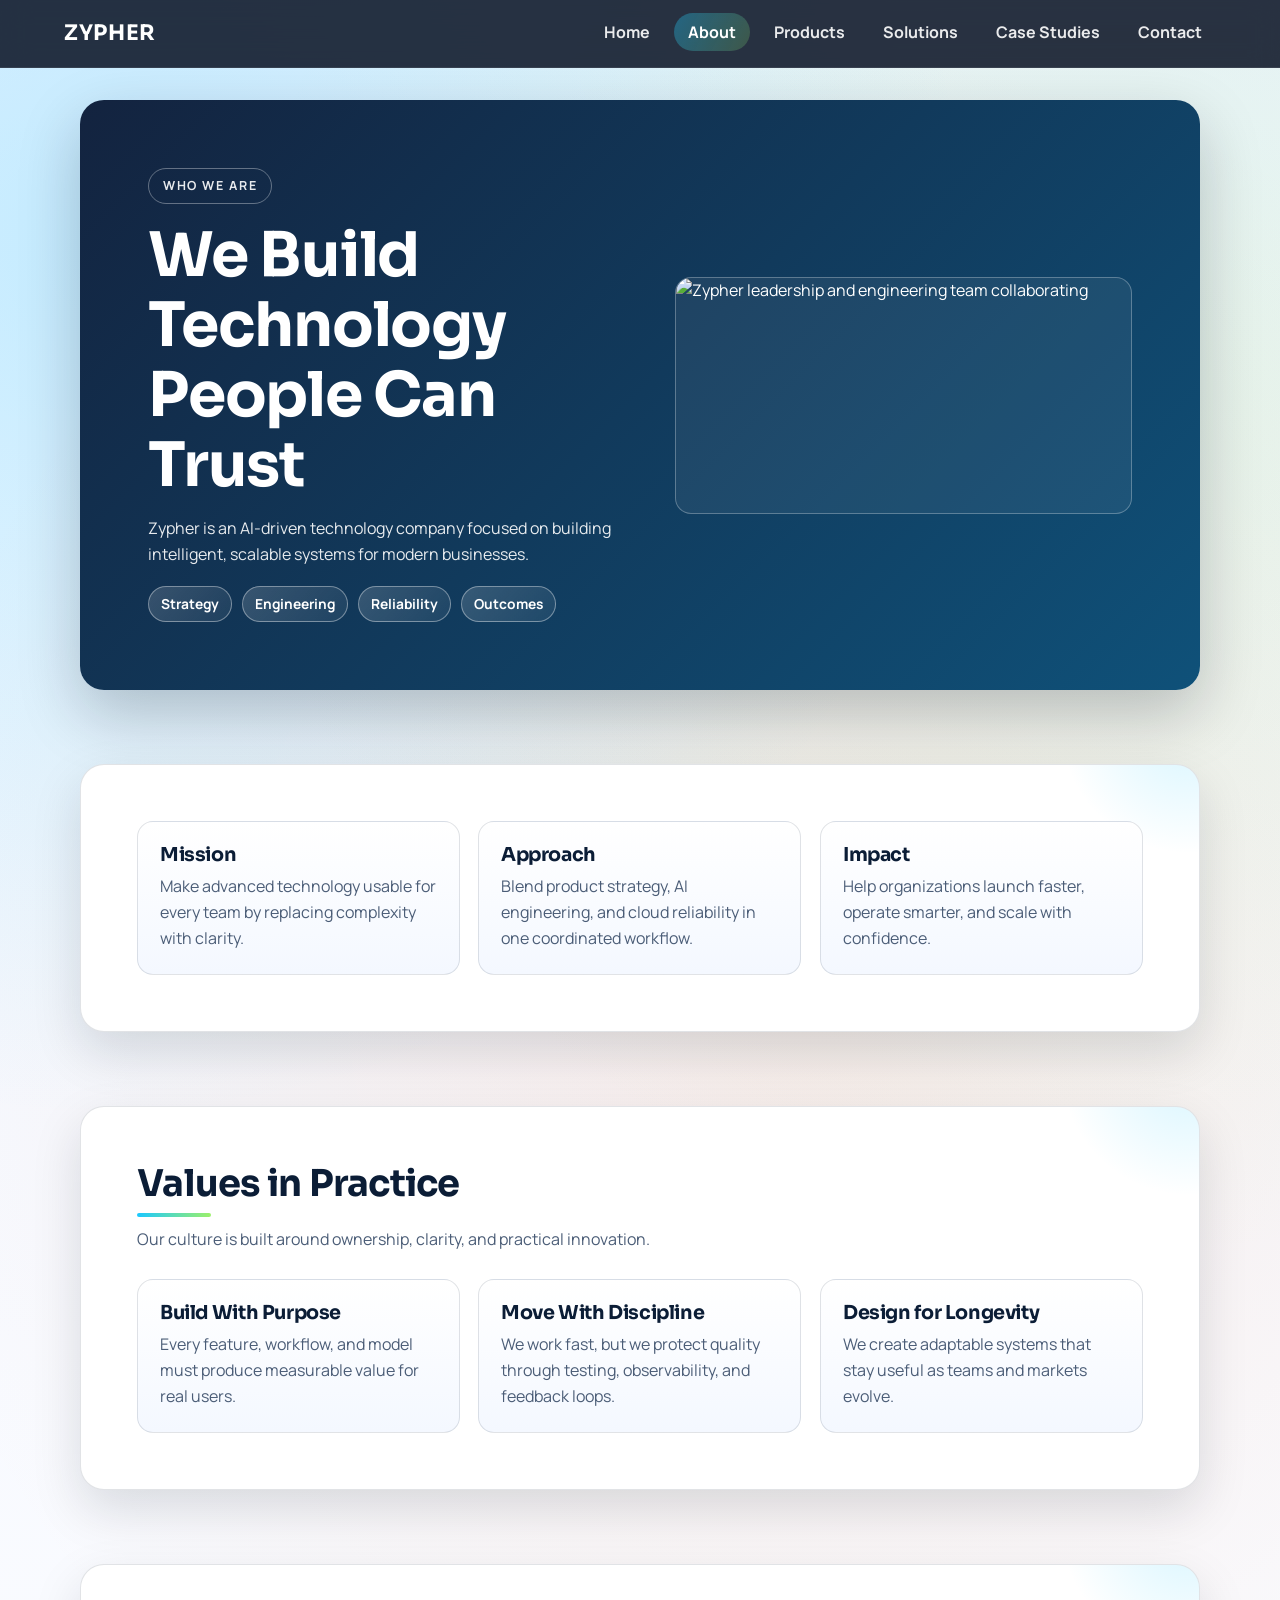
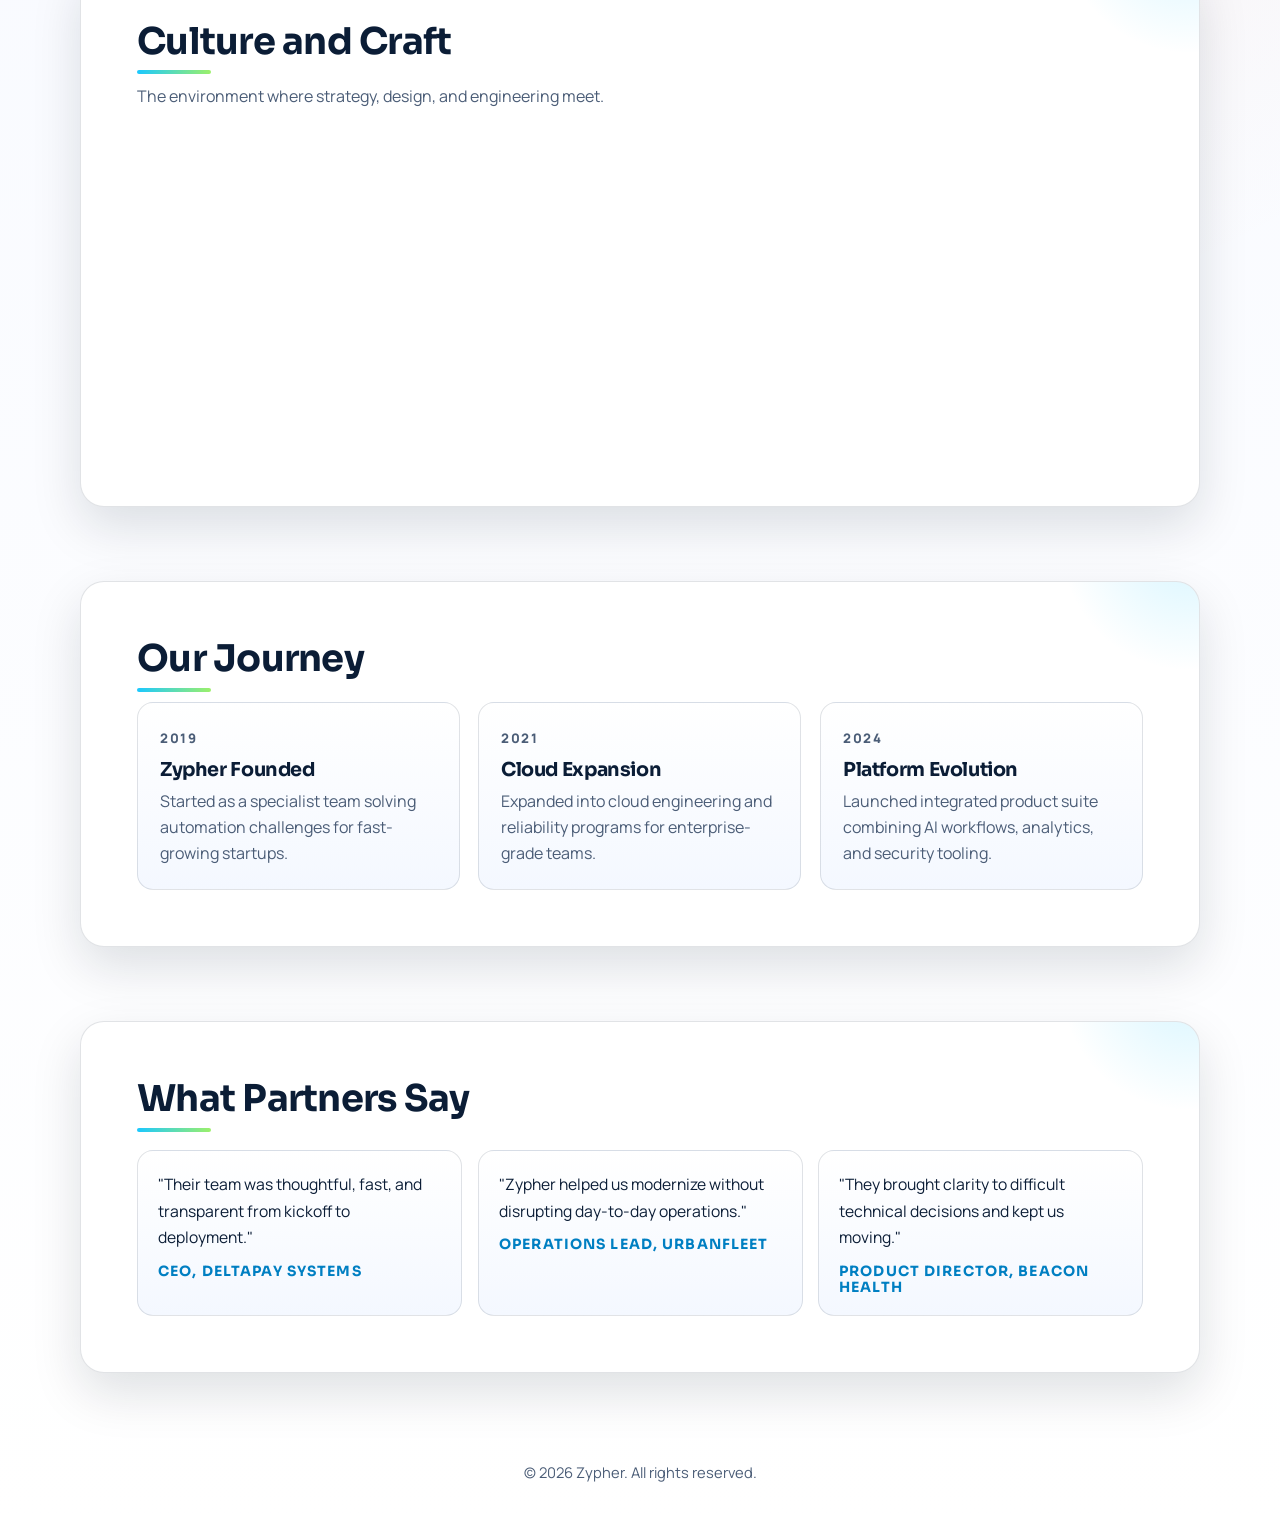
==== about.html @ e1f2d76b "initial website upload" ====
<!DOCTYPE html>
<html lang="en">
<head>
    <meta charset="UTF-8">
    <meta name="viewport" content="width=device-width, initial-scale=1.0">
    <title>Zypher | About</title>
    <script>document.documentElement.classList.add('js', 'loading');window.setTimeout(function(){document.documentElement.classList.remove('loading');document.documentElement.classList.add('page-ready');}, 2500);</script>
    <link href="https://fonts.googleapis.com/css2?family=Manrope:wght@400;500;700;800&family=Sora:wght@400;600;700;800&family=Space+Grotesk:wght@500;700&display=swap" rel="stylesheet">
    <link rel="stylesheet" href="style.css">
</head>
<body>
    <div class="scroll-progress" id="scrollProgress" aria-hidden="true"></div>

    <nav class="site-nav" id="site-nav" aria-label="Main navigation">
        <a class="logo" href="index.html">Zypher</a>
        <button class="nav-toggle" type="button" aria-controls="primary-nav" aria-expanded="false" aria-label="Toggle navigation">Menu</button>
        <ul class="nav-links" id="primary-nav">
            <li><a href="index.html">Home</a></li>
            <li><a href="about.html">About</a></li>
            <li><a href="products.html">Products</a></li>
            <li><a href="solutions.html">Solutions</a></li>
            <li><a href="case-studies.html">Case Studies</a></li>
            <li><a href="contact.html">Contact</a></li>
        </ul>
    </nav>

    <main class="page-main" id="top">
        <section class="page-banner about-banner hidden">
            <div class="banner-layout">
                <div class="banner-copy">
                    <p class="eyebrow">Who We Are</p>
                    <h1>We Build Technology People Can Trust</h1>
                    <p>Zypher is an AI-driven technology company focused on building intelligent, scalable systems for modern businesses.</p>
                    <div class="banner-chips" aria-label="What we focus on">
                        <span>Strategy</span>
                        <span>Engineering</span>
                        <span>Reliability</span>
                        <span>Outcomes</span>
                    </div>
                </div>
                <figure class="banner-media hidden interactive-card">
                    <img src="https://images.unsplash.com/photo-1522071820081-009f0129c71c?auto=format&fit=crop&w=1200&q=80" alt="Zypher leadership and engineering team collaborating" loading="lazy">
                </figure>
            </div>
        </section>

        <section class="about-grid hidden">
            <article class="about-card hidden interactive-card">
                <h3>Mission</h3>
                <p>Make advanced technology usable for every team by replacing complexity with clarity.</p>
            </article>
            <article class="about-card hidden interactive-card">
                <h3>Approach</h3>
                <p>Blend product strategy, AI engineering, and cloud reliability in one coordinated workflow.</p>
            </article>
            <article class="about-card hidden interactive-card">
                <h3>Impact</h3>
                <p>Help organizations launch faster, operate smarter, and scale with confidence.</p>
            </article>
        </section>

        <section class="values-section hidden">
            <h2>Values in Practice</h2>
            <p class="section-intro">Our culture is built around ownership, clarity, and practical innovation.</p>
            <div class="values-grid">
                <article class="value-card hidden interactive-card">
                    <h3>Build With Purpose</h3>
                    <p>Every feature, workflow, and model must produce measurable value for real users.</p>
                </article>
                <article class="value-card hidden interactive-card">
                    <h3>Move With Discipline</h3>
                    <p>We work fast, but we protect quality through testing, observability, and feedback loops.</p>
                </article>
                <article class="value-card hidden interactive-card">
                    <h3>Design for Longevity</h3>
                    <p>We create adaptable systems that stay useful as teams and markets evolve.</p>
                </article>
            </div>
        </section>

        <section class="media-showcase hidden">
            <h2>Culture and Craft</h2>
            <p class="section-intro">The environment where strategy, design, and engineering meet.</p>
            <div class="section-media-grid">
                <article class="media-card hidden interactive-card">
                    <img src="https://images.unsplash.com/photo-1517048676732-d65bc937f952?auto=format&fit=crop&w=1200&q=80" alt="Workshop session with team brainstorming ideas" loading="lazy">
                    <div class="media-card-content">
                        <h3>Collaborative Workshops</h3>
                        <p>We co-create roadmaps with client teams to align vision and execution.</p>
                    </div>
                </article>
                <article class="media-card hidden interactive-card">
                    <img src="https://images.unsplash.com/photo-1553877522-43269d4ea984?auto=format&fit=crop&w=1200&q=80" alt="Engineer focused on code and infrastructure tasks" loading="lazy">
                    <div class="media-card-content">
                        <h3>Focused Engineering</h3>
                        <p>Specialist squads own delivery quality from architecture through launch.</p>
                    </div>
                </article>
                <article class="media-card hidden interactive-card">
                    <img src="https://images.unsplash.com/photo-1521737604893-d14cc237f11d?auto=format&fit=crop&w=1200&q=80" alt="Client and Zypher teams reviewing project milestones" loading="lazy">
                    <div class="media-card-content">
                        <h3>Client Partnerships</h3>
                        <p>Long-term collaboration keeps our solutions aligned with evolving goals.</p>
                    </div>
                </article>
            </div>
        </section>

        <section class="timeline-section hidden">
            <h2>Our Journey</h2>
            <div class="timeline">
                <article class="timeline-item hidden interactive-card">
                    <p class="timeline-year">2019</p>
                    <h3>Zypher Founded</h3>
                    <p>Started as a specialist team solving automation challenges for fast-growing startups.</p>
                </article>
                <article class="timeline-item hidden interactive-card">
                    <p class="timeline-year">2021</p>
                    <h3>Cloud Expansion</h3>
                    <p>Expanded into cloud engineering and reliability programs for enterprise-grade teams.</p>
                </article>
                <article class="timeline-item hidden interactive-card">
                    <p class="timeline-year">2024</p>
                    <h3>Platform Evolution</h3>
                    <p>Launched integrated product suite combining AI workflows, analytics, and security tooling.</p>
                </article>
            </div>
        </section>

        <section class="quote-strip hidden">
            <h2>What Partners Say</h2>
            <div class="quotes-grid">
                <article class="mini-quote hidden interactive-card">
                    <p>"Their team was thoughtful, fast, and transparent from kickoff to deployment."</p>
                    <h3>CEO, DeltaPay Systems</h3>
                </article>
                <article class="mini-quote hidden interactive-card">
                    <p>"Zypher helped us modernize without disrupting day-to-day operations."</p>
                    <h3>Operations Lead, UrbanFleet</h3>
                </article>
                <article class="mini-quote hidden interactive-card">
                    <p>"They brought clarity to difficult technical decisions and kept us moving."</p>
                    <h3>Product Director, Beacon Health</h3>
                </article>
            </div>
        </section>
    </main>

    <footer>
        <p>&copy; <span class="year"></span> Zypher. All rights reserved.</p>
    </footer>

    <button id="backToTop" class="back-to-top" type="button" aria-label="Back to top">Top</button>

    <script src="script.js"></script>
</body>
</html>
---- style.css ----
﻿:root {
    --bg-0: #041022;
    --bg-1: #0f2a4d;
    --bg-2: #eaf1ff;
    --surface: #ffffff;
    --surface-soft: #f4f8ff;
    --surface-strong: #e4ecff;
    --text-main: #0b1d36;
    --text-soft: #4b5d77;
    --accent: #1bc8ff;
    --accent-strong: #007fc2;
    --accent-warm: #ff8440;
    --accent-neon: #9cf06a;
    --accent-ink: #031124;
    --border-soft: rgba(12, 29, 52, 0.12);
    --border-strong: rgba(12, 29, 52, 0.24);
    --shadow-soft: 0 20px 50px rgba(9, 20, 39, 0.13);
    --shadow-strong: 0 24px 62px rgba(5, 15, 30, 0.22);
    --reveal-distance: 24px;
}

* {
    margin: 0;
    padding: 0;
    box-sizing: border-box;
}

html {
    scroll-behavior: smooth;
}

html.js .site-nav,
html.js main,
html.js footer {
    transition: opacity 0.55s ease, transform 0.55s ease;
}

html.loading .site-nav,
html.loading main,
html.loading footer {
    opacity: 0;
    transform: translateY(12px);
}

body {
    font-family: 'Manrope', sans-serif;
    color: var(--text-main);
    line-height: 1.62;
    background:
        radial-gradient(circle at 8% 8%, rgba(27, 200, 255, 0.2), transparent 28%),
        radial-gradient(circle at 88% 12%, rgba(156, 240, 106, 0.13), transparent 30%),
        radial-gradient(circle at 64% 32%, rgba(255, 132, 64, 0.11), transparent 42%),
        linear-gradient(180deg, #ecf3ff 0%, #f8faff 43%, #ffffff 100%);
    padding-top: 92px;
    min-height: 100vh;
}

a {
    color: inherit;
    text-decoration: none;
}

main {
    display: block;
}

h1,
h2,
h3 {
    font-family: 'Sora', 'Space Grotesk', sans-serif;
    line-height: 1.14;
    letter-spacing: -0.02em;
}

:focus-visible {
    outline: 3px solid rgba(27, 200, 255, 0.42);
    outline-offset: 3px;
}

.scroll-progress {
    position: fixed;
    top: 0;
    left: 0;
    height: 4px;
    width: 100%;
    transform: scaleX(0);
    transform-origin: left;
    background: linear-gradient(90deg, var(--accent), var(--accent-neon), var(--accent-warm));
    box-shadow: 0 2px 12px rgba(27, 200, 255, 0.45);
    z-index: 1200;
}

.site-nav {
    position: fixed;
    top: 0;
    left: 0;
    right: 0;
    z-index: 1100;
    display: flex;
    align-items: center;
    justify-content: space-between;
    gap: 24px;
    padding: 16px 5vw;
    background: rgba(4, 12, 30, 0.84);
    border-bottom: 1px solid rgba(255, 255, 255, 0.08);
    backdrop-filter: blur(14px);
    transition: background-color 0.25s ease, border-color 0.25s ease, box-shadow 0.25s ease, padding 0.25s ease, transform 0.25s ease;
}

.site-nav.scrolled {
    background: rgba(3, 10, 22, 0.95);
    border-color: rgba(255, 255, 255, 0.12);
    box-shadow: 0 16px 38px rgba(2, 8, 18, 0.42);
    padding: 12px 5vw;
}

.logo {
    font-family: 'Sora', 'Space Grotesk', sans-serif;
    font-size: 1.34rem;
    font-weight: 700;
    color: #ffffff;
    letter-spacing: 0.03em;
    text-transform: uppercase;
}

.nav-links {
    list-style: none;
    display: flex;
    align-items: center;
    gap: 10px;
}

.nav-links a {
    color: rgba(255, 255, 255, 0.9);
    font-weight: 700;
    padding: 8px 14px;
    border-radius: 999px;
    transition: background-color 0.25s ease, color 0.25s ease, transform 0.25s ease;
    position: relative;
    overflow: hidden;
}

.nav-links a:hover,
.nav-links a.active {
    color: #ffffff;
    background: linear-gradient(120deg, rgba(27, 200, 255, 0.34), rgba(156, 240, 106, 0.2));
    transform: translateY(-1px);
}

.nav-toggle {
    display: none;
    border: 1px solid rgba(255, 255, 255, 0.42);
    background: transparent;
    color: #ffffff;
    border-radius: 999px;
    padding: 8px 14px;
    font-weight: 700;
    cursor: pointer;
}

.hero {
    width: min(1140px, 94vw);
    margin: 14px auto 26px;
    border-radius: 30px;
    padding: clamp(42px, 7vw, 90px);
    --hero-shift-x: 0px;
    --hero-shift-y: 0px;
    color: #ffffff;
    background:
        linear-gradient(140deg, var(--bg-0) 0%, #0f2950 45%, #136ea1 100%);
    box-shadow: var(--shadow-strong);
    position: relative;
    overflow: hidden;
}

.hero::before,
.hero::after {
    content: "";
    position: absolute;
    border-radius: 50%;
    pointer-events: none;
}

.hero::before {
    width: min(35vw, 360px);
    height: min(35vw, 360px);
    top: -100px;
    right: -55px;
    background: radial-gradient(circle, rgba(27, 200, 255, 0.5), transparent 70%);
    animation: floatPulse 8s ease-in-out infinite;
}

.hero::after {
    width: min(43vw, 420px);
    height: min(43vw, 420px);
    left: -140px;
    bottom: -210px;
    background: radial-gradient(circle, rgba(255, 132, 64, 0.35), transparent 72%);
    animation: floatPulse 9s ease-in-out infinite reverse;
}

.hero-grid {
    display: grid;
    grid-template-columns: minmax(260px, 1.1fr) minmax(230px, 0.9fr);
    gap: clamp(24px, 5vw, 42px);
    align-items: end;
    position: relative;
    z-index: 1;
    transform: translate3d(calc(var(--hero-shift-x) * 0.12), calc(var(--hero-shift-y) * 0.12), 0);
    transition: transform 0.2s ease;
}

.hero-visual-stack {
    display: grid;
    gap: 14px;
}

.hero-media {
    border-radius: 16px;
    overflow: hidden;
    border: 1px solid rgba(255, 255, 255, 0.26);
    background: rgba(255, 255, 255, 0.08);
}

.hero-media img {
    width: 100%;
    height: 210px;
    object-fit: cover;
    display: block;
}

.hero-media figcaption {
    font-size: 0.82rem;
    color: rgba(255, 255, 255, 0.86);
    padding: 10px 12px;
}

.eyebrow {
    display: inline-block;
    font-size: 0.78rem;
    letter-spacing: 0.13em;
    text-transform: uppercase;
    font-weight: 700;
    border: 1px solid rgba(255, 255, 255, 0.34);
    border-radius: 999px;
    padding: 7px 14px;
    margin-bottom: 16px;
}

.hero h1,
.page-banner h1 {
    font-size: clamp(2rem, 4.8vw, 4rem);
    max-width: 14ch;
    margin-bottom: 16px;
}

.hero-subtext {
    max-width: 58ch;
    color: rgba(255, 255, 255, 0.9);
    font-size: clamp(1rem, 1.8vw, 1.16rem);
}

.hero-actions {
    margin-top: 28px;
    display: flex;
    flex-wrap: wrap;
    gap: 14px;
}

.btn-primary,
.btn-secondary,
.rotator-btn,
.filter-btn {
    border-radius: 12px;
    font-weight: 700;
    font-size: 0.96rem;
    padding: 12px 22px;
    cursor: pointer;
    transition: transform 0.22s ease, box-shadow 0.22s ease, background-color 0.22s ease, color 0.22s ease, border-color 0.22s ease;
    position: relative;
    overflow: hidden;
    isolation: isolate;
    z-index: 0;
    font-family: 'Space Grotesk', 'Sora', sans-serif;
    letter-spacing: 0.02em;
}

.btn-primary {
    border: none;
    background: linear-gradient(115deg, var(--accent), #4fc7ff);
    color: var(--accent-ink);
    box-shadow: 0 12px 26px rgba(25, 184, 255, 0.35);
}

.btn-primary:hover {
    transform: translateY(-2px);
    box-shadow: 0 16px 32px rgba(25, 184, 255, 0.43);
}

.btn-secondary {
    border: 1px solid rgba(255, 255, 255, 0.46);
    background: rgba(255, 255, 255, 0.08);
    color: #ffffff;
}

.btn-secondary:hover {
    transform: translateY(-2px);
    background: rgba(255, 255, 255, 0.2);
}

.btn-primary::before,
.btn-secondary::before,
.rotator-btn::before,
.filter-btn::before {
    content: "";
    position: absolute;
    inset: 0;
    transform: translateX(-110%);
    background: linear-gradient(105deg, transparent 20%, rgba(255, 255, 255, 0.35) 48%, transparent 70%);
    z-index: 0;
    opacity: 0.68;
    transition: transform 0.55s ease;
    pointer-events: none;
}

.btn-primary:hover::before,
.btn-secondary:hover::before,
.rotator-btn:hover::before,
.filter-btn:hover::before {
    transform: translateX(110%);
}

.btn-ripple {
    position: absolute;
    width: 14px;
    height: 14px;
    border-radius: 50%;
    transform: translate(-50%, -50%) scale(0);
    background: rgba(255, 255, 255, 0.42);
    animation: buttonRipple 0.55s ease-out forwards;
    pointer-events: none;
    z-index: 2;
}

.hero-stats {
    display: grid;
    grid-template-columns: 1fr;
    gap: 14px;
}

.stat-card {
    background: rgba(255, 255, 255, 0.12);
    border: 1px solid rgba(255, 255, 255, 0.24);
    border-radius: 14px;
    padding: 18px;
    backdrop-filter: blur(6px);
}

.stat-card h3 {
    font-size: 1.9rem;
    margin-bottom: 2px;
}

.stat-card p {
    font-size: 0.91rem;
    color: rgba(255, 255, 255, 0.85);
}

.trust-strip,
.features,
.process,
.media-showcase,
.testimonials,
.quote-strip,
.cta,
.page-banner,
.about-grid,
.values-section,
.timeline-section,
.filter-panel,
.products-page,
.case-studies-section,
.contact-page,
.faq-section {
    width: min(1120px, 92vw);
    margin: 0 auto 74px;
}

.trust-strip {
    display: grid;
    gap: 12px;
    text-align: center;
    color: var(--text-soft);
    position: relative;
}

.trust-strip p {
    font-weight: 700;
    font-size: 0.93rem;
    letter-spacing: 0.06em;
    text-transform: uppercase;
}

.trust-strip ul {
    list-style: none;
    display: flex;
    flex-wrap: wrap;
    justify-content: center;
    gap: 12px;
}

.trust-strip li {
    background: linear-gradient(145deg, #ffffff, #eef5ff);
    border: 1px solid rgba(12, 29, 52, 0.16);
    border-radius: 999px;
    padding: 8px 14px;
    font-size: 0.9rem;
    font-weight: 700;
    box-shadow: 0 8px 18px rgba(11, 28, 52, 0.1);
}

.features,
.process,
.media-showcase,
.testimonials,
.quote-strip,
.products-page,
.case-studies-section,
.contact-page,
.about-grid,
.values-section,
.timeline-section,
.filter-panel,
.faq-section {
    background: var(--surface);
    border: 1px solid var(--border-soft);
    border-radius: 24px;
    box-shadow: var(--shadow-soft);
    padding: clamp(30px, 5vw, 56px);
    position: relative;
    overflow: hidden;
}

.features::before,
.process::before,
.media-showcase::before,
.testimonials::before,
.quote-strip::before,
.products-page::before,
.case-studies-section::before,
.contact-page::before,
.about-grid::before,
.values-section::before,
.timeline-section::before,
.filter-panel::before,
.faq-section::before {
    content: "";
    position: absolute;
    width: 260px;
    height: 260px;
    border-radius: 50%;
    top: -170px;
    right: -120px;
    background: radial-gradient(circle, rgba(27, 200, 255, 0.18), transparent 70%);
    pointer-events: none;
}

.features h2,
.process h2,
.media-showcase h2,
.testimonials h2,
.quote-strip h2,
.case-studies-section h2,
.values-section h2,
.timeline-section h2,
.filter-panel h2,
.faq-section h2 {
    font-size: clamp(1.65rem, 3vw, 2.3rem);
    margin-bottom: 10px;
    position: relative;
    display: inline-block;
    padding-bottom: 12px;
}

.features h2::after,
.process h2::after,
.media-showcase h2::after,
.testimonials h2::after,
.quote-strip h2::after,
.case-studies-section h2::after,
.values-section h2::after,
.timeline-section h2::after,
.filter-panel h2::after,
.faq-section h2::after {
    content: "";
    position: absolute;
    width: 74px;
    height: 4px;
    border-radius: 999px;
    left: 0;
    bottom: 0;
    background: linear-gradient(90deg, var(--accent), var(--accent-neon));
}

.section-intro {
    color: var(--text-soft);
    margin-bottom: 26px;
    max-width: 64ch;
}

.feature-container {
    display: grid;
    grid-template-columns: repeat(3, minmax(205px, 1fr));
    gap: 18px;
}

.feature-box,
.process-step,
.about-card,
.value-card,
.timeline-item,
.product-card,
.case-card,
.media-card,
.mini-quote,
.contact-panel,
.contact-form {
    border: 1px solid var(--border-soft);
    border-radius: 16px;
    padding: 22px;
    background: linear-gradient(180deg, #ffffff 0%, var(--surface-soft) 100%);
    backdrop-filter: blur(3px);
}

.feature-media,
.product-media {
    border-radius: 12px;
    overflow: hidden;
    border: 1px solid var(--border-soft);
    margin-bottom: 12px;
    background: #d9e8ff;
}

.feature-media img,
.product-media img {
    width: 100%;
    height: 145px;
    object-fit: cover;
    display: block;
}

.section-media-grid {
    display: grid;
    grid-template-columns: repeat(3, minmax(200px, 1fr));
    gap: 18px;
}

.media-card {
    padding: 0;
    overflow: hidden;
}

.media-card img {
    width: 100%;
    height: 195px;
    object-fit: cover;
    display: block;
}

.media-card-content {
    padding: 18px;
}

.media-card-content h3 {
    margin-bottom: 8px;
    font-size: 1.15rem;
}

.media-card-content p {
    color: var(--text-soft);
}

.feature-kicker {
    display: inline-block;
    margin-bottom: 10px;
    font-size: 0.74rem;
    letter-spacing: 0.14em;
    text-transform: uppercase;
    font-weight: 800;
    color: var(--accent-strong);
}

.feature-box h3,
.process-step h3,
.about-card h3,
.value-card h3,
.timeline-item h3,
.product-card h3 {
    margin-bottom: 8px;
    font-size: 1.2rem;
}

.feature-box p,
.process-step p,
.about-card p,
.value-card p,
.timeline-item p,
.product-card p,
.contact-panel p {
    color: var(--text-soft);
}

.process-grid {
    display: grid;
    grid-template-columns: repeat(3, minmax(205px, 1fr));
    gap: 18px;
}

.process-step {
    position: relative;
    padding-top: 30px;
}

.process-step::before {
    content: attr(data-step);
    position: absolute;
    top: 12px;
    right: 14px;
    font-size: 0.78rem;
    letter-spacing: 0.14em;
    text-transform: uppercase;
    color: rgba(0, 134, 202, 0.85);
    font-weight: 800;
}

.testimonial-stage {
    position: relative;
    min-height: 220px;
}

.testimonial-card {
    position: absolute;
    inset: 0;
    opacity: 0;
    pointer-events: none;
    transform: translateY(8px);
    border: 1px solid var(--border-soft);
    border-radius: 18px;
    background: linear-gradient(180deg, #ffffff, #f4f8ff);
    padding: clamp(24px, 4vw, 34px);
    transition: opacity 0.35s ease, transform 0.35s ease;
}

.testimonial-card.is-active {
    opacity: 1;
    pointer-events: auto;
    transform: translateY(0);
}

.testimonial-card p {
    color: var(--text-main);
    font-size: clamp(1.02rem, 1.8vw, 1.22rem);
    line-height: 1.7;
    margin-bottom: 16px;
}

.testimonial-card h3 {
    font-size: 0.97rem;
    color: var(--accent-strong);
    letter-spacing: 0.04em;
    text-transform: uppercase;
}

.testimonial-controls {
    position: absolute;
    right: 0;
    bottom: -56px;
    display: flex;
    gap: 10px;
    margin-bottom: 30px;
}

.rotator-btn {
    border: 1px solid var(--border-strong);
    background: #ffffff;
    color: var(--text-main);
    padding: 9px 14px;
}

.rotator-btn:hover {
    background: var(--surface-soft);
    transform: translateY(-1px);
}

.cta {
    background: linear-gradient(150deg, #070f23 0%, #153f6c 60%, #0ea0dc 100%);
    color: #ffffff;
    border-radius: 24px;
    padding: clamp(38px, 5vw, 64px);
    text-align: center;
    position: relative;
    overflow: hidden;
    box-shadow: var(--shadow-strong);
}

.cta::after {
    content: "";
    position: absolute;
    width: 300px;
    height: 300px;
    border-radius: 50%;
    background: radial-gradient(circle, rgba(255, 138, 61, 0.32), transparent 72%);
    right: -120px;
    bottom: -130px;
}

.cta > * {
    position: relative;
    z-index: 1;
}

.cta h2 {
    font-size: clamp(1.7rem, 3vw, 2.3rem);
    margin-bottom: 10px;
}

.cta p {
    max-width: 62ch;
    margin: 0 auto 20px;
    color: rgba(255, 255, 255, 0.9);
}

.notification,
.form-status {
    display: none;
    margin: 14px auto 20px;
    max-width: 620px;
    padding: 12px 16px;
    border-radius: 10px;
    font-weight: 700;
}

.notification.show,
.form-status.show {
    display: block;
}

.notification {
    background: rgba(79, 199, 255, 0.2);
    border: 1px solid rgba(79, 199, 255, 0.5);
    color: #d7f4ff;
}

.page-main {
    padding-top: 8px;
}

.page-banner {
    border-radius: 24px;
    padding: clamp(36px, 6vw, 68px);
    color: #ffffff;
    position: relative;
    overflow: hidden;
    box-shadow: var(--shadow-strong);
}

.banner-layout {
    display: grid;
    grid-template-columns: minmax(250px, 1.05fr) minmax(230px, 0.95fr);
    gap: 22px;
    align-items: center;
}

.banner-copy h1 {
    max-width: 100%;
}

.banner-media {
    border-radius: 16px;
    overflow: hidden;
    border: 1px solid rgba(255, 255, 255, 0.28);
    background: rgba(255, 255, 255, 0.06);
}

.banner-media img {
    width: 100%;
    height: 235px;
    object-fit: cover;
    display: block;
}

.about-banner {
    background: linear-gradient(135deg, #13233f, #0f5179);
}

.products-banner {
    background: linear-gradient(135deg, #112646, #0b5786);
}

.contact-banner {
    background: linear-gradient(135deg, #15344f, #0d648f);
}

.solutions-banner {
    background: linear-gradient(135deg, #0f2144, #0c5f8b);
}

.case-banner {
    background: linear-gradient(135deg, #14243b, #176084);
}

.page-banner p {
    max-width: 64ch;
    color: rgba(255, 255, 255, 0.9);
}

.banner-chips {
    margin-top: 18px;
    display: flex;
    flex-wrap: wrap;
    gap: 10px;
}

.banner-chips span {
    display: inline-flex;
    align-items: center;
    padding: 6px 12px;
    border-radius: 999px;
    border: 1px solid rgba(255, 255, 255, 0.38);
    background: linear-gradient(130deg, rgba(255, 255, 255, 0.16), rgba(255, 255, 255, 0.06));
    font-size: 0.86rem;
    font-weight: 700;
}

.about-grid,
.values-grid {
    display: grid;
    grid-template-columns: repeat(3, minmax(205px, 1fr));
    gap: 18px;
}

.timeline {
    display: grid;
    grid-template-columns: repeat(3, minmax(205px, 1fr));
    gap: 18px;
}

.timeline-year {
    display: inline-block;
    margin-bottom: 10px;
    font-size: 0.82rem;
    letter-spacing: 0.12em;
    text-transform: uppercase;
    font-weight: 800;
    color: var(--accent-strong);
}

.filter-panel {
    margin-bottom: 18px;
}

.filter-panel h2 {
    margin-bottom: 18px;
}

.filter-buttons {
    display: flex;
    flex-wrap: wrap;
    gap: 10px;
}

.filter-btn {
    border: 1px solid var(--border-strong);
    background: #ffffff;
    color: var(--text-main);
    padding: 10px 16px;
}

.filter-btn:hover {
    background: var(--surface-soft);
}

.filter-btn.active {
    border-color: transparent;
    background: linear-gradient(120deg, var(--accent), #4fc7ff);
    color: var(--accent-ink);
    box-shadow: 0 10px 24px rgba(25, 184, 255, 0.28);
}

.product-container {
    display: grid;
    grid-template-columns: repeat(3, minmax(220px, 1fr));
    gap: 18px;
}

.product-card {
    display: flex;
    flex-direction: column;
    gap: 10px;
}

.product-tag {
    display: inline-block;
    font-size: 0.74rem;
    font-weight: 800;
    letter-spacing: 0.14em;
    text-transform: uppercase;
    color: var(--accent-strong);
}

.product-points {
    list-style: none;
    display: grid;
    gap: 6px;
    color: var(--text-soft);
    font-size: 0.92rem;
    margin-top: 2px;
}

.product-points li {
    position: relative;
    padding-left: 14px;
}

.product-points li::before {
    content: "";
    position: absolute;
    width: 6px;
    height: 6px;
    border-radius: 50%;
    background: var(--accent-strong);
    left: 0;
    top: 0.55em;
}

.product-card .btn-secondary {
    margin-top: auto;
    border-color: rgba(0, 134, 202, 0.35);
    color: var(--text-main);
    background: rgba(0, 134, 202, 0.08);
}

.product-card .btn-secondary:hover {
    background: rgba(0, 134, 202, 0.16);
}

.product-card.is-filtered-out {
    display: none;
}

.empty-state {
    display: none;
    margin-top: 18px;
    color: var(--text-soft);
    font-weight: 700;
}

.empty-state.show {
    display: block;
}

.quote-strip h2 {
    margin-bottom: 18px;
}

.quotes-grid {
    display: grid;
    grid-template-columns: repeat(3, minmax(200px, 1fr));
    gap: 16px;
}

.mini-quote {
    padding: 20px;
}

.mini-quote p {
    color: var(--text-main);
    font-size: 0.98rem;
    margin-bottom: 12px;
    line-height: 1.7;
}

.mini-quote h3 {
    color: var(--accent-strong);
    font-size: 0.88rem;
    letter-spacing: 0.08em;
    text-transform: uppercase;
}

.case-grid {
    display: grid;
    grid-template-columns: repeat(3, minmax(210px, 1fr));
    gap: 18px;
}

.case-card {
    padding: 0;
    overflow: hidden;
}

.case-card img {
    width: 100%;
    height: 190px;
    object-fit: cover;
    display: block;
}

.case-content {
    padding: 18px;
}

.case-content h3 {
    margin-bottom: 8px;
    font-size: 1.16rem;
}

.case-content p {
    color: var(--text-soft);
    margin-bottom: 10px;
}

.case-metrics {
    list-style: none;
    display: grid;
    gap: 6px;
    color: var(--text-soft);
    font-size: 0.9rem;
}

.case-metrics strong {
    color: var(--text-main);
    margin-right: 5px;
}

.contact-layout {
    display: grid;
    grid-template-columns: minmax(230px, 0.95fr) minmax(250px, 1.05fr);
    gap: 18px;
}

.contact-panel ul {
    list-style: none;
    display: grid;
    gap: 8px;
    font-weight: 700;
}

.contact-photo {
    margin-top: 16px;
    border-radius: 12px;
    overflow: hidden;
    border: 1px solid var(--border-soft);
}

.contact-photo img {
    width: 100%;
    height: 175px;
    object-fit: cover;
    display: block;
}

.quick-badges {
    margin-top: 16px;
    display: grid;
    gap: 8px;
}

.quick-badges span {
    display: inline-flex;
    align-items: center;
    border-radius: 10px;
    background: rgba(0, 134, 202, 0.08);
    border: 1px solid rgba(0, 134, 202, 0.25);
    color: #0f3558;
    padding: 8px 10px;
    font-size: 0.88rem;
    font-weight: 700;
}

.contact-form {
    background: #ffffff;
    display: grid;
    gap: 8px;
}

.contact-form label {
    font-weight: 700;
    font-size: 0.91rem;
}

.contact-form input,
.contact-form textarea {
    border: 1px solid rgba(12, 29, 52, 0.2);
    border-radius: 10px;
    padding: 12px;
    font-size: 0.97rem;
    font-family: 'Manrope', sans-serif;
    background: #ffffff;
}

.contact-form input:focus,
.contact-form textarea:focus {
    outline: none;
    border-color: var(--accent-strong);
    box-shadow: 0 0 0 4px rgba(0, 134, 202, 0.16);
}

.input-help {
    text-align: right;
    color: var(--text-soft);
    font-size: 0.8rem;
    font-weight: 700;
    margin-bottom: 6px;
}

.form-status {
    margin: 6px 0;
    background: rgba(22, 163, 74, 0.1);
    border: 1px solid rgba(22, 163, 74, 0.35);
    color: #146c43;
}

.form-status.error {
    background: rgba(220, 38, 38, 0.1);
    border-color: rgba(220, 38, 38, 0.4);
    color: #7f1d1d;
}

.faq-list {
    display: grid;
    gap: 10px;
}

.faq-item {
    border: 1px solid var(--border-soft);
    border-radius: 14px;
    background: linear-gradient(180deg, #ffffff, var(--surface-soft));
    overflow: hidden;
}

.faq-question {
    width: 100%;
    border: none;
    background: transparent;
    padding: 16px 18px;
    font: inherit;
    font-weight: 700;
    color: var(--text-main);
    display: flex;
    justify-content: space-between;
    align-items: center;
    text-align: left;
    cursor: pointer;
}

.faq-icon {
    font-size: 1.15rem;
    color: var(--accent-strong);
    transition: transform 0.25s ease;
}

.faq-answer {
    max-height: 0;
    overflow: hidden;
    transition: max-height 0.3s ease;
}

.faq-answer p {
    color: var(--text-soft);
    padding: 0 18px 18px;
}

.faq-item.open .faq-answer {
    max-height: 200px;
}

.faq-item.open .faq-icon {
    transform: rotate(45deg);
}

footer {
    padding: 14px 14px 34px;
    text-align: center;
    color: var(--text-soft);
    font-size: 0.92rem;
}

.page-loader {
    position: fixed;
    inset: 0;
    z-index: 1300;
    display: grid;
    place-items: center;
    background:
        radial-gradient(circle at 25% 24%, rgba(27, 200, 255, 0.25), transparent 36%),
        radial-gradient(circle at 75% 70%, rgba(156, 240, 106, 0.18), transparent 34%),
        linear-gradient(145deg, #040d1f, #091d38 55%, #0d335b);
    opacity: 0;
    pointer-events: auto;
    transition: opacity 0.45s ease, transform 0.45s ease;
}

.page-loader.is-visible {
    opacity: 1;
}

.page-loader.is-exit {
    opacity: 0;
    transform: scale(1.03);
    pointer-events: none;
}

.loader-inner {
    text-align: center;
    display: grid;
    gap: 14px;
}

.loader-orb {
    width: 58px;
    height: 58px;
    margin: 0 auto;
    border-radius: 50%;
    border: 3px solid rgba(255, 255, 255, 0.2);
    border-top-color: var(--accent);
    border-right-color: var(--accent-neon);
    animation: loaderSpin 0.9s linear infinite;
}

.loader-word {
    font-family: 'Sora', 'Space Grotesk', sans-serif;
    font-size: 0.9rem;
    letter-spacing: 0.2em;
    text-transform: uppercase;
    color: rgba(255, 255, 255, 0.9);
}

.back-to-top {
    position: fixed;
    right: 18px;
    bottom: 18px;
    width: 46px;
    height: 46px;
    border: none;
    border-radius: 999px;
    background: linear-gradient(130deg, var(--accent), #4fc7ff);
    color: var(--accent-ink);
    font-weight: 800;
    cursor: pointer;
    box-shadow: 0 14px 28px rgba(25, 184, 255, 0.35);
    opacity: 0;
    visibility: hidden;
    transform: translateY(8px);
    transition: opacity 0.24s ease, transform 0.24s ease, visibility 0.24s ease;
    z-index: 1080;
}

.back-to-top.show {
    opacity: 1;
    visibility: visible;
    transform: translateY(0);
}

.back-to-top:hover {
    transform: translateY(-2px);
}

.hidden {
    opacity: 0;
    --reveal-translate: var(--reveal-distance);
    transform: translateY(var(--reveal-translate));
    transition:
        opacity 0.62s ease var(--reveal-delay, 0ms),
        transform 0.62s ease var(--reveal-delay, 0ms);
}

.show-section {
    opacity: 1;
    --reveal-translate: 0px;
    transform: translateY(var(--reveal-translate));
}

.interactive-card {
    transition: transform 0.26s ease, box-shadow 0.26s ease;
    transform: perspective(900px) rotateX(var(--card-rotate-x, 0deg)) rotateY(var(--card-rotate-y, 0deg)) translateY(calc(var(--card-lift, 0px) + var(--reveal-translate, 0px)));
    will-change: transform;
}

.interactive-card:hover {
    --card-lift: -4px;
    box-shadow: 0 14px 32px rgba(8, 21, 40, 0.14);
}

@keyframes floatPulse {
    0%,
    100% {
        transform: translateY(0px);
    }
    50% {
        transform: translateY(-8px);
    }
}

@keyframes loaderSpin {
    0% {
        transform: rotate(0deg);
    }
    100% {
        transform: rotate(360deg);
    }
}

@keyframes buttonRipple {
    0% {
        transform: translate(-50%, -50%) scale(0);
        opacity: 0.8;
    }
    100% {
        transform: translate(-50%, -50%) scale(11);
        opacity: 0;
    }
}

@media (max-width: 1040px) {
    .hero-grid,
    .feature-container,
    .process-grid,
    .section-media-grid,
    .quotes-grid,
    .about-grid,
    .values-grid,
    .timeline,
    .product-container,
    .case-grid,
    .contact-layout {
        grid-template-columns: repeat(2, minmax(210px, 1fr));
    }

    .hero h1,
    .page-banner h1 {
        max-width: 100%;
    }
}

@media (max-width: 860px) {
    .hero-grid {
        grid-template-columns: 1fr;
        align-items: flex-start;
    }

    .banner-layout {
        grid-template-columns: 1fr;
    }

    .hero-stats {
        grid-template-columns: repeat(3, minmax(150px, 1fr));
    }

    .testimonial-stage {
        min-height: 250px;
    }
}

@media (max-width: 760px) {
    body {
        padding-top: 84px;
    }

    .site-nav {
        padding: 14px 5vw;
        flex-wrap: wrap;
    }

    .site-nav.scrolled {
        padding: 11px 5vw;
    }

    .nav-toggle {
        display: block;
    }

    .nav-links {
        display: none;
        position: absolute;
        top: 100%;
        left: 0;
        right: 0;
        padding: 14px 5vw 18px;
        background: rgba(4, 11, 24, 0.97);
        border-top: 1px solid rgba(255, 255, 255, 0.1);
        flex-direction: column;
        align-items: flex-start;
        gap: 8px;
    }

    .site-nav.open .nav-links {
        display: flex;
    }

    .hero {
        margin-top: 8px;
    }

    .hero-actions {
        flex-direction: column;
        align-items: stretch;
    }

    .hero-stats,
    .feature-container,
    .process-grid,
    .section-media-grid,
    .quotes-grid,
    .about-grid,
    .values-grid,
    .timeline,
    .product-container,
    .case-grid,
    .contact-layout {
        grid-template-columns: 1fr;
    }

    .testimonial-stage {
        min-height: 310px;
    }

    .testimonial-controls {
        position: static;
        margin-top: 14px;
    }

    .btn-primary,
    .btn-secondary,
    .filter-btn {
        text-align: center;
        width: 100%;
    }

    .product-card .btn-secondary {
        width: 100%;
    }

    .back-to-top {
        right: 12px;
        bottom: 12px;
    }
}

@media (prefers-reduced-motion: reduce) {
    html {
        scroll-behavior: auto;
    }

    * {
        animation: none !important;
        transition: none !important;
    }
}
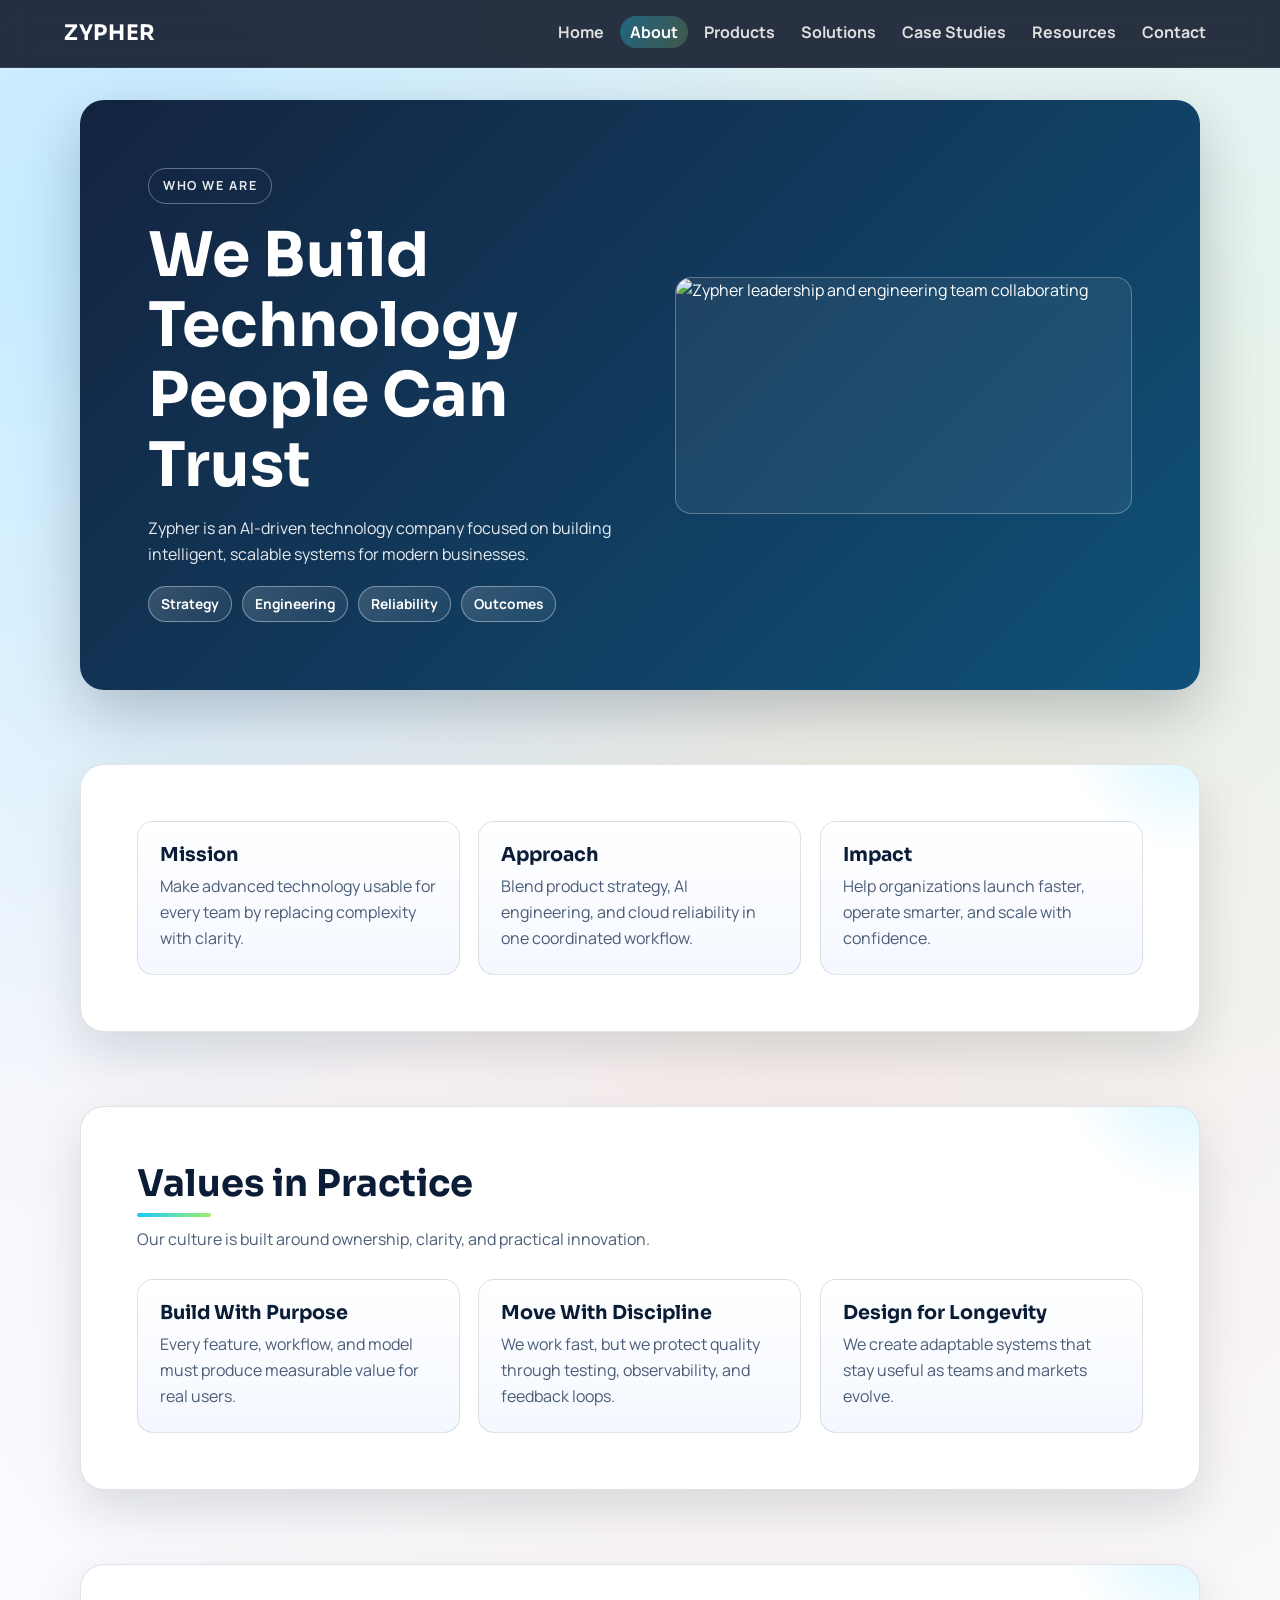
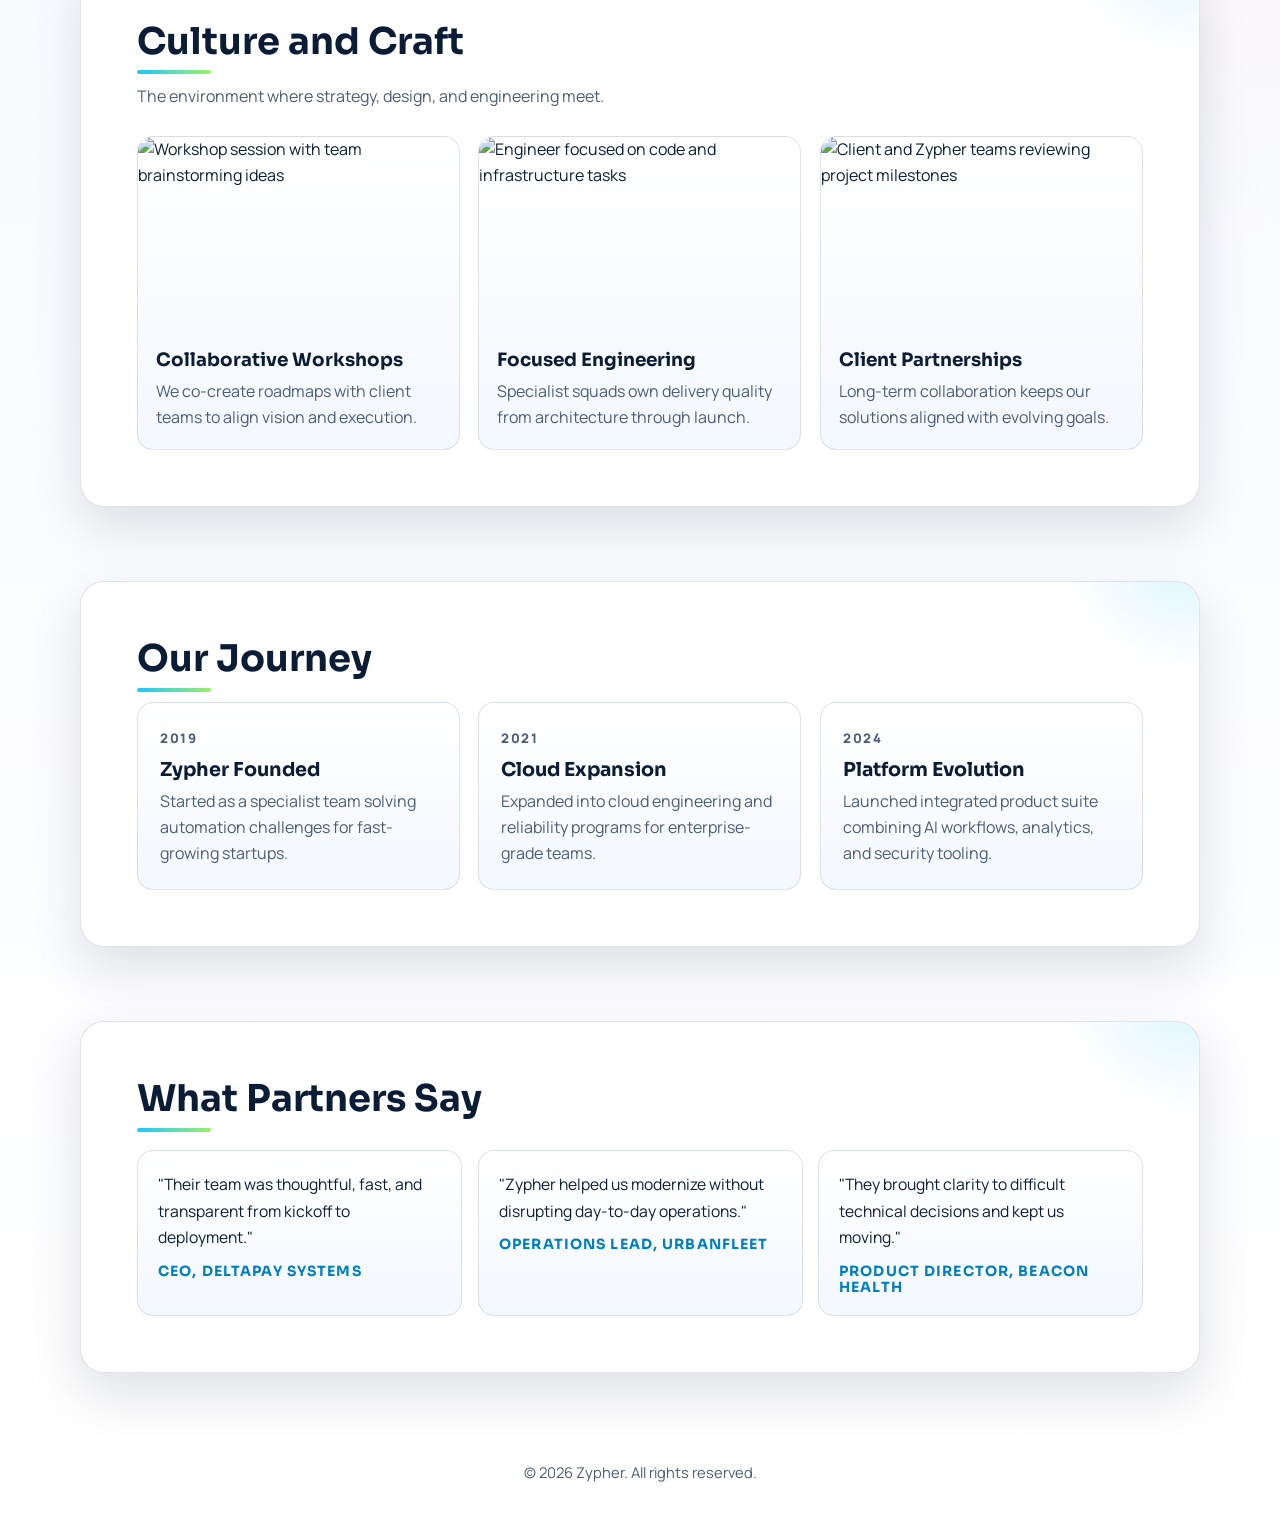
==== commit bed2d95b: "Add files via upload" ====
--- a/about.html
+++ b/about.html
@@ -20,6 +20,7 @@
             <li><a href="products.html">Products</a></li>
             <li><a href="solutions.html">Solutions</a></li>
             <li><a href="case-studies.html">Case Studies</a></li>
+            <li><a href="resources.html">Resources</a></li>
             <li><a href="contact.html">Contact</a></li>
         </ul>
     </nav>
@@ -154,4 +155,4 @@
 
     <script src="script.js"></script>
 </body>
-</html>+</html>
--- a/style.css
+++ b/style.css
@@ -69,7 +69,7 @@
 h3 {
     font-family: 'Sora', 'Space Grotesk', sans-serif;
     line-height: 1.14;
-    letter-spacing: -0.02em;
+    letter-spacing: 0;
 }
 
 :focus-visible {
@@ -127,13 +127,13 @@
     list-style: none;
     display: flex;
     align-items: center;
-    gap: 10px;
+    gap: 6px;
 }
 
 .nav-links a {
-    color: rgba(255, 255, 255, 0.9);
+    color: rgba(244, 242, 242, 0.9);
     font-weight: 700;
-    padding: 8px 14px;
+    padding: 5px 10px;
     border-radius: 999px;
     transition: background-color 0.25s ease, color 0.25s ease, transform 0.25s ease;
     position: relative;
@@ -271,6 +271,9 @@
 .btn-secondary,
 .rotator-btn,
 .filter-btn {
+    display: inline-flex;
+    align-items: center;
+    justify-content: center;
     border-radius: 12px;
     font-weight: 700;
     font-size: 0.96rem;
@@ -369,11 +372,14 @@
 .trust-strip,
 .features,
 .process,
+.industries-section,
+.packages-section,
 .media-showcase,
 .testimonials,
 .quote-strip,
 .cta,
 .page-banner,
+.proof-section,
 .about-grid,
 .values-section,
 .timeline-section,
@@ -381,7 +387,9 @@
 .products-page,
 .case-studies-section,
 .contact-page,
-.faq-section {
+.faq-section,
+.resources-section,
+.newsletter-section {
     width: min(1120px, 92vw);
     margin: 0 auto 74px;
 }
@@ -421,17 +429,22 @@
 
 .features,
 .process,
+.industries-section,
+.packages-section,
 .media-showcase,
 .testimonials,
 .quote-strip,
 .products-page,
 .case-studies-section,
+.proof-section,
 .contact-page,
 .about-grid,
 .values-section,
 .timeline-section,
 .filter-panel,
-.faq-section {
+.faq-section,
+.resources-section,
+.newsletter-section {
     background: var(--surface);
     border: 1px solid var(--border-soft);
     border-radius: 24px;
@@ -443,17 +456,22 @@
 
 .features::before,
 .process::before,
+.industries-section::before,
+.packages-section::before,
 .media-showcase::before,
 .testimonials::before,
 .quote-strip::before,
 .products-page::before,
 .case-studies-section::before,
+.proof-section::before,
 .contact-page::before,
 .about-grid::before,
 .values-section::before,
 .timeline-section::before,
 .filter-panel::before,
-.faq-section::before {
+.faq-section::before,
+.resources-section::before,
+.newsletter-section::before {
     content: "";
     position: absolute;
     width: 260px;
@@ -467,14 +485,19 @@
 
 .features h2,
 .process h2,
+.industries-section h2,
+.packages-section h2,
 .media-showcase h2,
 .testimonials h2,
 .quote-strip h2,
 .case-studies-section h2,
+.proof-section h2,
 .values-section h2,
 .timeline-section h2,
 .filter-panel h2,
-.faq-section h2 {
+.faq-section h2,
+.resources-section h2,
+.newsletter-section h2 {
     font-size: clamp(1.65rem, 3vw, 2.3rem);
     margin-bottom: 10px;
     position: relative;
@@ -484,14 +507,19 @@
 
 .features h2::after,
 .process h2::after,
+.industries-section h2::after,
+.packages-section h2::after,
 .media-showcase h2::after,
 .testimonials h2::after,
 .quote-strip h2::after,
 .case-studies-section h2::after,
+.proof-section h2::after,
 .values-section h2::after,
 .timeline-section h2::after,
 .filter-panel h2::after,
-.faq-section h2::after {
+.faq-section h2::after,
+.resources-section h2::after,
+.newsletter-section h2::after {
     content: "";
     position: absolute;
     width: 74px;
@@ -516,15 +544,20 @@
 
 .feature-box,
 .process-step,
+.industry-card,
+.package-card,
+.proof-card,
 .about-card,
 .value-card,
 .timeline-item,
 .product-card,
 .case-card,
 .media-card,
+.resource-card,
 .mini-quote,
 .contact-panel,
-.contact-form {
+.contact-form,
+.newsletter-form {
     border: 1px solid var(--border-soft);
     border-radius: 16px;
     padding: 22px;
@@ -533,7 +566,8 @@
 }
 
 .feature-media,
-.product-media {
+.product-media,
+.resource-media {
     border-radius: 12px;
     overflow: hidden;
     border: 1px solid var(--border-soft);
@@ -542,7 +576,8 @@
 }
 
 .feature-media img,
-.product-media img {
+.product-media img,
+.resource-media img {
     width: 100%;
     height: 145px;
     object-fit: cover;
@@ -592,20 +627,28 @@
 
 .feature-box h3,
 .process-step h3,
+.industry-card h3,
+.package-card h3,
+.proof-card h3,
 .about-card h3,
 .value-card h3,
 .timeline-item h3,
-.product-card h3 {
+.product-card h3,
+.resource-card h3 {
     margin-bottom: 8px;
     font-size: 1.2rem;
 }
 
 .feature-box p,
 .process-step p,
+.industry-card p,
+.package-card p,
+.proof-card p,
 .about-card p,
 .value-card p,
 .timeline-item p,
 .product-card p,
+.resource-card p,
 .contact-panel p {
     color: var(--text-soft);
 }
@@ -633,26 +676,191 @@
     font-weight: 800;
 }
 
+.industry-grid,
+.package-grid,
+.proof-grid,
+.resource-grid,
+.delivery-timeline {
+    display: grid;
+    grid-template-columns: repeat(3, minmax(205px, 1fr));
+    gap: 18px;
+}
+
+.industry-grid,
+.proof-grid {
+    margin-bottom: 22px;
+}
+
+.industry-card,
+.package-card,
+.proof-card,
+.resource-card {
+    display: flex;
+    flex-direction: column;
+    gap: 10px;
+}
+
+.package-card {
+    min-height: 100%;
+}
+
+.package-label {
+    display: inline-flex;
+    align-self: flex-start;
+    border-radius: 999px;
+    border: 1px solid rgba(0, 134, 202, 0.24);
+    background: rgba(0, 134, 202, 0.08);
+    color: var(--accent-strong);
+    padding: 6px 10px;
+    font-size: 0.76rem;
+    font-weight: 800;
+    letter-spacing: 0.1em;
+    text-transform: uppercase;
+}
+
+.featured-package {
+    border-color: rgba(0, 134, 202, 0.38);
+    background: linear-gradient(180deg, #ffffff 0%, #eaf8ff 100%);
+    box-shadow: 0 18px 38px rgba(0, 134, 202, 0.13);
+}
+
+.package-list {
+    list-style: none;
+    display: grid;
+    gap: 8px;
+    color: var(--text-soft);
+    font-size: 0.92rem;
+    margin: 4px 0 6px;
+}
+
+.package-list li,
+.proof-comparison span,
+.proof-comparison strong {
+    position: relative;
+    padding-left: 16px;
+}
+
+.package-list li::before,
+.proof-comparison span::before,
+.proof-comparison strong::before {
+    content: "";
+    position: absolute;
+    left: 0;
+    top: 0.65em;
+    width: 7px;
+    height: 7px;
+    border-radius: 50%;
+    background: var(--accent-strong);
+}
+
+.package-card .btn-primary,
+.package-card .btn-secondary,
+.resource-card .btn-secondary {
+    margin-top: auto;
+    width: 100%;
+}
+
+.package-card .btn-secondary,
+.resource-card .btn-secondary {
+    border-color: rgba(0, 134, 202, 0.35);
+    color: var(--text-main);
+    background: rgba(0, 134, 202, 0.08);
+}
+
+.package-card .btn-secondary:hover,
+.resource-card .btn-secondary:hover {
+    background: rgba(0, 134, 202, 0.16);
+}
+
+.proof-comparison {
+    display: grid;
+    gap: 8px;
+    margin-top: auto;
+}
+
+.proof-comparison span {
+    color: var(--text-soft);
+}
+
+.proof-comparison strong {
+    color: var(--text-main);
+}
+
+.delivery-timeline {
+    margin-top: 8px;
+}
+
+.newsletter-layout {
+    display: grid;
+    grid-template-columns: minmax(240px, 0.9fr) minmax(260px, 1.1fr);
+    gap: 22px;
+    align-items: center;
+}
+
+.newsletter-section p {
+    color: var(--text-soft);
+}
+
+.newsletter-form {
+    background: #ffffff;
+    display: grid;
+    gap: 10px;
+}
+
+.newsletter-form label {
+    font-weight: 700;
+    font-size: 0.91rem;
+}
+
+.newsletter-row {
+    display: grid;
+    grid-template-columns: minmax(190px, 1fr) auto;
+    gap: 10px;
+}
+
+.newsletter-form input {
+    border: 1px solid rgba(12, 29, 52, 0.2);
+    border-radius: 10px;
+    padding: 12px;
+    font-size: 0.97rem;
+    font-family: 'Manrope', sans-serif;
+    background: #ffffff;
+}
+
+.newsletter-form input:focus {
+    outline: none;
+    border-color: var(--accent-strong);
+    box-shadow: 0 0 0 4px rgba(0, 134, 202, 0.16);
+}
+
 .testimonial-stage {
+    display: grid;
+    grid-template-rows: auto auto;
+    gap: 16px;
     position: relative;
-    min-height: 220px;
 }
 
 .testimonial-card {
-    position: absolute;
-    inset: 0;
+    grid-column: 1;
+    grid-row: 1;
+    padding: 2rem;
+    position: relative;
+    inset: auto;
     opacity: 0;
+    visibility: hidden;
+    margin-top: 0;
     pointer-events: none;
     transform: translateY(8px);
     border: 1px solid var(--border-soft);
     border-radius: 18px;
-    background: linear-gradient(180deg, #ffffff, #f4f8ff);
+    background: linear-gradient(180deg, #fdfbfb, #f4f8ff);
     padding: clamp(24px, 4vw, 34px);
     transition: opacity 0.35s ease, transform 0.35s ease;
 }
 
 .testimonial-card.is-active {
     opacity: 1;
+    visibility: visible;
     pointer-events: auto;
     transform: translateY(0);
 }
@@ -672,18 +880,26 @@
 }
 
 .testimonial-controls {
-    position: absolute;
-    right: 0;
-    bottom: -56px;
+    grid-column: 1;
+    grid-row: 2;
+    position: static;
     display: flex;
+    flex-wrap: wrap;
+    justify-content: flex-end;
     gap: 10px;
-    margin-bottom: 30px;
+    margin-bottom: 0;
+    z-index: 2;
 }
 
 .rotator-btn {
     border: 1px solid var(--border-strong);
     background: #ffffff;
     color: var(--text-main);
+    display: inline-flex;
+    align-items: center;
+    justify-content: center;
+    gap: 8px;
+    min-width: 112px;
     padding: 9px 14px;
 }
 
@@ -730,7 +946,6 @@
     color: rgba(255, 255, 255, 0.9);
 }
 
-.notification,
 .form-status {
     display: none;
     margin: 14px auto 20px;
@@ -740,15 +955,8 @@
     font-weight: 700;
 }
 
-.notification.show,
 .form-status.show {
     display: block;
-}
-
-.notification {
-    background: rgba(79, 199, 255, 0.2);
-    border: 1px solid rgba(79, 199, 255, 0.5);
-    color: #d7f4ff;
 }
 
 .page-main {
@@ -807,6 +1015,10 @@
 
 .case-banner {
     background: linear-gradient(135deg, #14243b, #176084);
+}
+
+.resources-banner {
+    background: linear-gradient(135deg, #102640, #12616c);
 }
 
 .page-banner p {
@@ -1089,6 +1301,7 @@
 }
 
 .contact-form input,
+.contact-form select,
 .contact-form textarea {
     border: 1px solid rgba(12, 29, 52, 0.2);
     border-radius: 10px;
@@ -1099,6 +1312,7 @@
 }
 
 .contact-form input:focus,
+.contact-form select:focus,
 .contact-form textarea:focus {
     outline: none;
     border-color: var(--accent-strong);
@@ -1325,6 +1539,11 @@
     .hero-grid,
     .feature-container,
     .process-grid,
+    .industry-grid,
+    .package-grid,
+    .proof-grid,
+    .resource-grid,
+    .delivery-timeline,
     .section-media-grid,
     .quotes-grid,
     .about-grid,
@@ -1332,7 +1551,8 @@
     .timeline,
     .product-container,
     .case-grid,
-    .contact-layout {
+    .contact-layout,
+    .newsletter-layout {
         grid-template-columns: repeat(2, minmax(210px, 1fr));
     }
 
@@ -1357,7 +1577,7 @@
     }
 
     .testimonial-stage {
-        min-height: 250px;
+        gap: 14px;
     }
 }
 
@@ -1409,6 +1629,11 @@
     .hero-stats,
     .feature-container,
     .process-grid,
+    .industry-grid,
+    .package-grid,
+    .proof-grid,
+    .resource-grid,
+    .delivery-timeline,
     .section-media-grid,
     .quotes-grid,
     .about-grid,
@@ -1416,17 +1641,39 @@
     .timeline,
     .product-container,
     .case-grid,
-    .contact-layout {
+    .contact-layout,
+    .newsletter-layout,
+    .newsletter-row {
         grid-template-columns: 1fr;
     }
 
     .testimonial-stage {
-        min-height: 310px;
+        gap: 14px;
+    }
+
+    .testimonial-card {
+        position: static;
+        inset: auto;
+        margin-top: 0;
+        opacity: 1;
+        transform: none;
+        pointer-events: auto;
+        display: none;
+    }
+
+    .testimonial-card.is-active {
+        display: block;
     }
 
     .testimonial-controls {
         position: static;
         margin-top: 14px;
+        margin-bottom: 0;
+        justify-content: stretch;
+    }
+
+    .rotator-btn {
+        flex: 1 1 120px;
     }
 
     .btn-primary,
